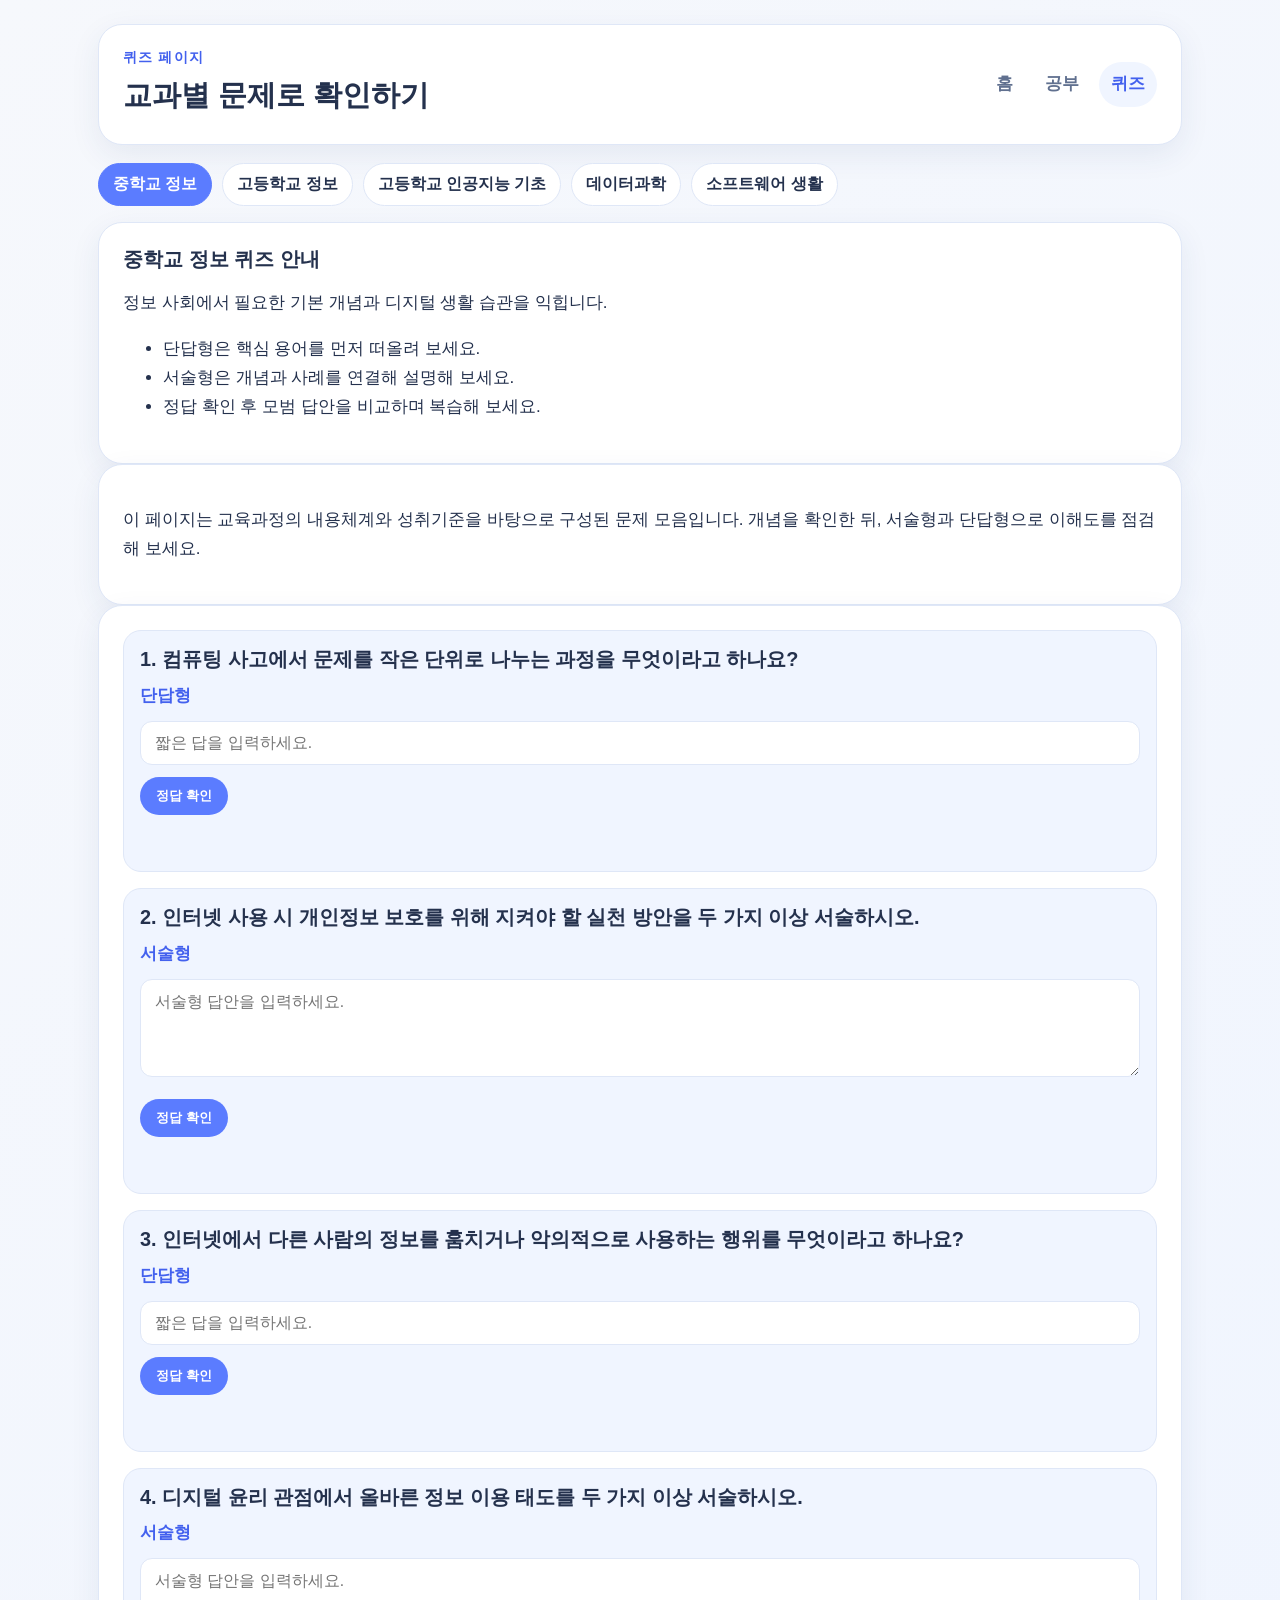
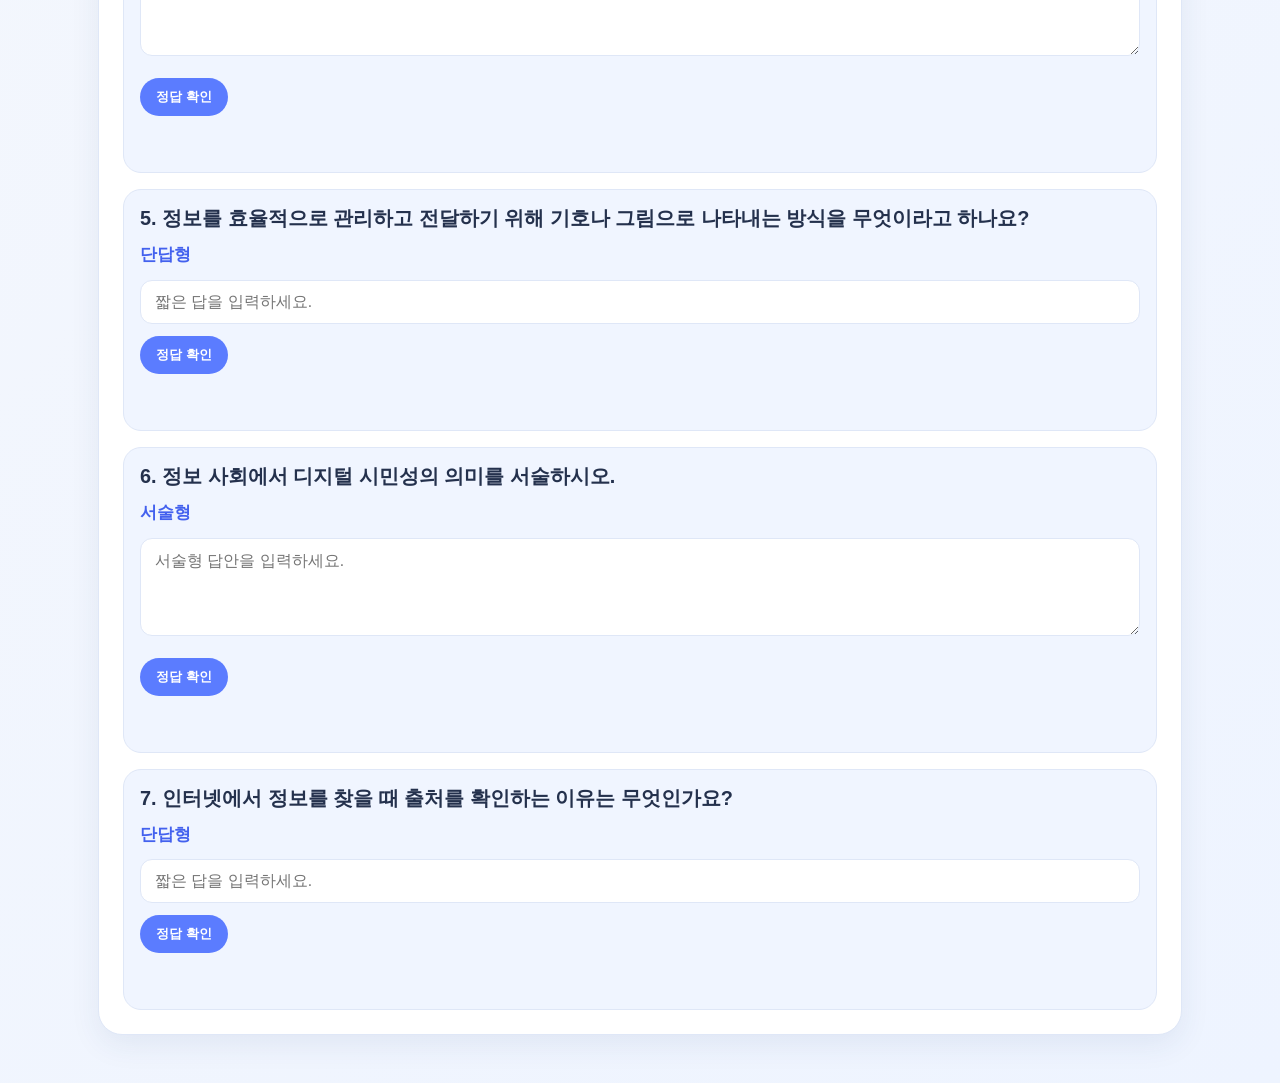
==== file/quiz.html @ 321b2364 "Initial commit: 지식마루 정보교과 임용시험 학습 플랫폼 정보교과 임용시험 준비를 위한 공부 및 퀴즈 웹페이지. 2022 개정 교육과정 전문(중학교/고등학교 정보, 인공" ====
<!DOCTYPE html>
<html lang="ko">
  <head>
    <meta charset="UTF-8" />
    <meta name="viewport" content="width=device-width, initial-scale=1.0" />
    <meta name="theme-color" content="#e8f1ff" />
    <meta name="apple-mobile-web-app-capable" content="yes" />
    <meta name="apple-mobile-web-app-status-bar-style" content="default" />
    <meta name="apple-mobile-web-app-title" content="지식마루" />
    <title>지식마루 | 퀴즈</title>
    <link rel="manifest" href="manifest.json" />
    <link rel="apple-touch-icon" href="icon.svg" />
    <link rel="stylesheet" href="styles.css" />
  </head>
  <body>
    <div class="page-shell">
      <header class="page-header">
        <div>
          <p class="eyebrow">퀴즈 페이지</p>
          <h1>교과별 문제로 확인하기</h1>
        </div>
        <nav class="top-nav">
          <a href="index.html">홈</a>
          <a href="study.html">공부</a>
          <a class="active" href="quiz.html">퀴즈</a>
        </nav>
      </header>

      <section class="tab-bar" id="subjectTabs" aria-label="교과 선택"></section>
      <section class="content-card" id="quizGuide"></section>
      <section class="content-card">
        <p>이 페이지는 교육과정의 내용체계와 성취기준을 바탕으로 구성된 문제 모음입니다. 개념을 확인한 뒤, 서술형과 단답형으로 이해도를 점검해 보세요.</p>
      </section>
      <section class="content-card" id="quizContent"></section>
    </div>

    <script src="script.js"></script>
  </body>
</html>
---- file/styles.css ----
:root {
  --bg: #f6f8fc;
  --surface: #ffffff;
  --surface-soft: #f0f5ff;
  --primary: #5b7cff;
  --primary-strong: #4361ee;
  --accent: #9fc9ff;
  --text: #24314d;
  --muted: #60708f;
  --good: #4f9d69;
  --bad: #d95f5f;
  --border: #dfe7f7;
}

* {
  box-sizing: border-box;
}

body {
  margin: 0;
  font-family: 'Pretendard', 'Noto Sans KR', 'Malgun Gothic', 'Apple SD Gothic Neo', sans-serif;
  background: linear-gradient(135deg, #f6f8fc 0%, #eef4ff 100%);
  color: var(--text);
  line-height: 1.7;
  font-size: 17px;
}

.page-shell {
  max-width: 1120px;
  margin: 0 auto;
  padding: 24px 18px 48px;
}

.hero,
.page-header,
.info-card,
.content-card {
  background: var(--surface);
  border: 1px solid var(--border);
  border-radius: 24px;
  box-shadow: 0 10px 30px rgba(35, 65, 110, 0.08);
}

.hero {
  padding: 36px 28px;
  text-align: center;
}

.eyebrow {
  margin: 0 0 8px;
  color: var(--primary-strong);
  font-weight: 700;
  letter-spacing: 0.08em;
  text-transform: uppercase;
  font-size: 0.9rem;
}

h1,
h2,
h3 {
  margin: 0 0 10px;
  line-height: 1.25;
}

h1 {
  font-size: clamp(1.8rem, 2.3vw, 2.6rem);
}

h2 {
  font-size: 1.25rem;
}

.hero-copy {
  max-width: 720px;
  margin: 0 auto 24px;
  color: var(--muted);
  font-size: 1.05rem;
}

.hero-actions {
  display: flex;
  flex-wrap: wrap;
  justify-content: center;
  gap: 12px;
}

.btn {
  display: inline-block;
  padding: 12px 20px;
  border-radius: 999px;
  text-decoration: none;
  font-weight: 700;
  transition: transform 0.2s ease, box-shadow 0.2s ease;
}

.btn:hover {
  transform: translateY(-1px);
}

.btn-primary {
  background: linear-gradient(135deg, var(--primary) 0%, var(--primary-strong) 100%);
  color: #fff;
}

.btn-secondary {
  background: var(--surface-soft);
  color: var(--primary-strong);
}

.card-grid {
  display: grid;
  grid-template-columns: repeat(2, minmax(0, 1fr));
  gap: 18px;
  margin-top: 20px;
}

.info-card {
  padding: 24px;
}

.info-card ul {
  margin: 10px 0 0;
  padding-left: 20px;
  color: var(--muted);
}

.page-header {
  display: flex;
  justify-content: space-between;
  align-items: center;
  gap: 16px;
  padding: 20px 24px;
  margin-bottom: 18px;
}

.top-nav {
  display: flex;
  gap: 8px;
  flex-wrap: wrap;
}

.top-nav a {
  text-decoration: none;
  color: var(--muted);
  padding: 8px 12px;
  border-radius: 999px;
  font-weight: 600;
}

.top-nav a.active,
.top-nav a:hover {
  background: var(--surface-soft);
  color: var(--primary-strong);
}

.tab-bar {
  display: flex;
  flex-wrap: wrap;
  gap: 10px;
  margin-bottom: 16px;
}

.tab-btn {
  border: 1px solid var(--border);
  background: var(--surface);
  color: var(--text);
  border-radius: 999px;
  padding: 10px 14px;
  cursor: pointer;
  font-weight: 700;
  font-size: 0.98rem;
}

.tab-btn.active {
  background: var(--primary);
  color: #fff;
  border-color: var(--primary);
}

.sub-tab-bar {
  display: flex;
  flex-wrap: wrap;
  gap: 10px;
  margin-bottom: 14px;
}

.sub-tab {
  border: 1px solid var(--border);
  background: var(--surface);
  color: var(--text);
  border-radius: 999px;
  padding: 8px 12px;
  cursor: pointer;
  font-weight: 700;
  font-size: 0.95rem;
}

.sub-tab.active {
  background: var(--primary-strong);
  color: #fff;
  border-color: var(--primary-strong);
}

.content-card {
  padding: 24px;
}

.subject-panel h3 {
  font-size: 1.2rem;
}

.subject-panel p,
.subject-panel li {
  color: var(--muted);
}

.subject-panel ul {
  padding-left: 18px;
}

.quiz-list {
  display: grid;
  gap: 16px;
}

.quiz-card {
  border: 1px solid var(--border);
  border-radius: 18px;
  padding: 16px;
  background: var(--surface-soft);
}

.quiz-type {
  margin: 6px 0 10px;
  color: var(--primary-strong);
  font-weight: 700;
}

.quiz-input {
  width: 100%;
  border: 1px solid var(--border);
  border-radius: 12px;
  padding: 12px 14px;
  font-size: 0.98rem;
  font-family: inherit;
  background: #fff;
}

.quiz-input:focus {
  outline: 2px solid var(--accent);
  border-color: var(--primary);
}

.submit-btn {
  margin-top: 12px;
  border: 0;
  border-radius: 999px;
  background: var(--primary);
  color: #fff;
  padding: 10px 16px;
  font-weight: 700;
  cursor: pointer;
}

.submit-btn:hover {
  background: var(--primary-strong);
}

.feedback {
  margin-top: 12px;
  padding: 10px 12px;
  border-radius: 12px;
  font-weight: 600;
}

.feedback.correct {
  background: #eefbf2;
  color: var(--good);
}

.feedback.wrong {
  background: #fff2f2;
  color: var(--bad);
}

.answer-box {
  margin-top: 8px;
  color: var(--text);
}

.pdf-section {
  margin-top: 16px;
}

.pdf-section a {
  color: var(--primary-strong);
  font-weight: 700;
}

.curriculum-list {
  display: grid;
  gap: 12px;
  margin-top: 10px;
}

.curriculum-item {
  border: 1px solid var(--border);
  border-radius: 14px;
  padding: 12px 14px;
  background: var(--surface-soft);
}

.curriculum-item h3 {
  margin: 0 0 8px;
  font-size: 1rem;
}

.curriculum-item ul {
  margin: 0;
  padding-left: 18px;
}

.study-highlights {
  display: grid;
  gap: 12px;
  grid-template-columns: repeat(2, minmax(0, 1fr));
  margin: 12px 0 16px;
}

.study-highlight-card {
  border: 1px solid var(--border);
  border-radius: 16px;
  padding: 14px 16px;
  background: var(--surface-soft);
}

.study-highlight-card h4 {
  margin: 0 0 8px;
  font-size: 1rem;
}

.study-highlight-card ol,
.study-highlight-card ul {
  margin: 0;
  padding-left: 18px;
}

.study-highlights-3 {
  grid-template-columns: repeat(3, minmax(0, 1fr));
}

.area-block {
  margin-top: 22px;
  padding-top: 18px;
  border-top: 1px solid var(--border);
}

.area-block:first-of-type {
  margin-top: 14px;
  padding-top: 0;
  border-top: none;
}

.area-label {
  margin: 14px 0 6px;
  color: var(--primary-strong);
  font-weight: 700;
  font-size: 0.95rem;
}

@media (max-width: 760px) {
  .page-header {
    flex-direction: column;
    align-items: flex-start;
  }

  .card-grid {
    grid-template-columns: 1fr;
  }

  .study-highlights {
    grid-template-columns: 1fr;
  }

  .page-shell {
    padding: 16px 14px 32px;
  }
}
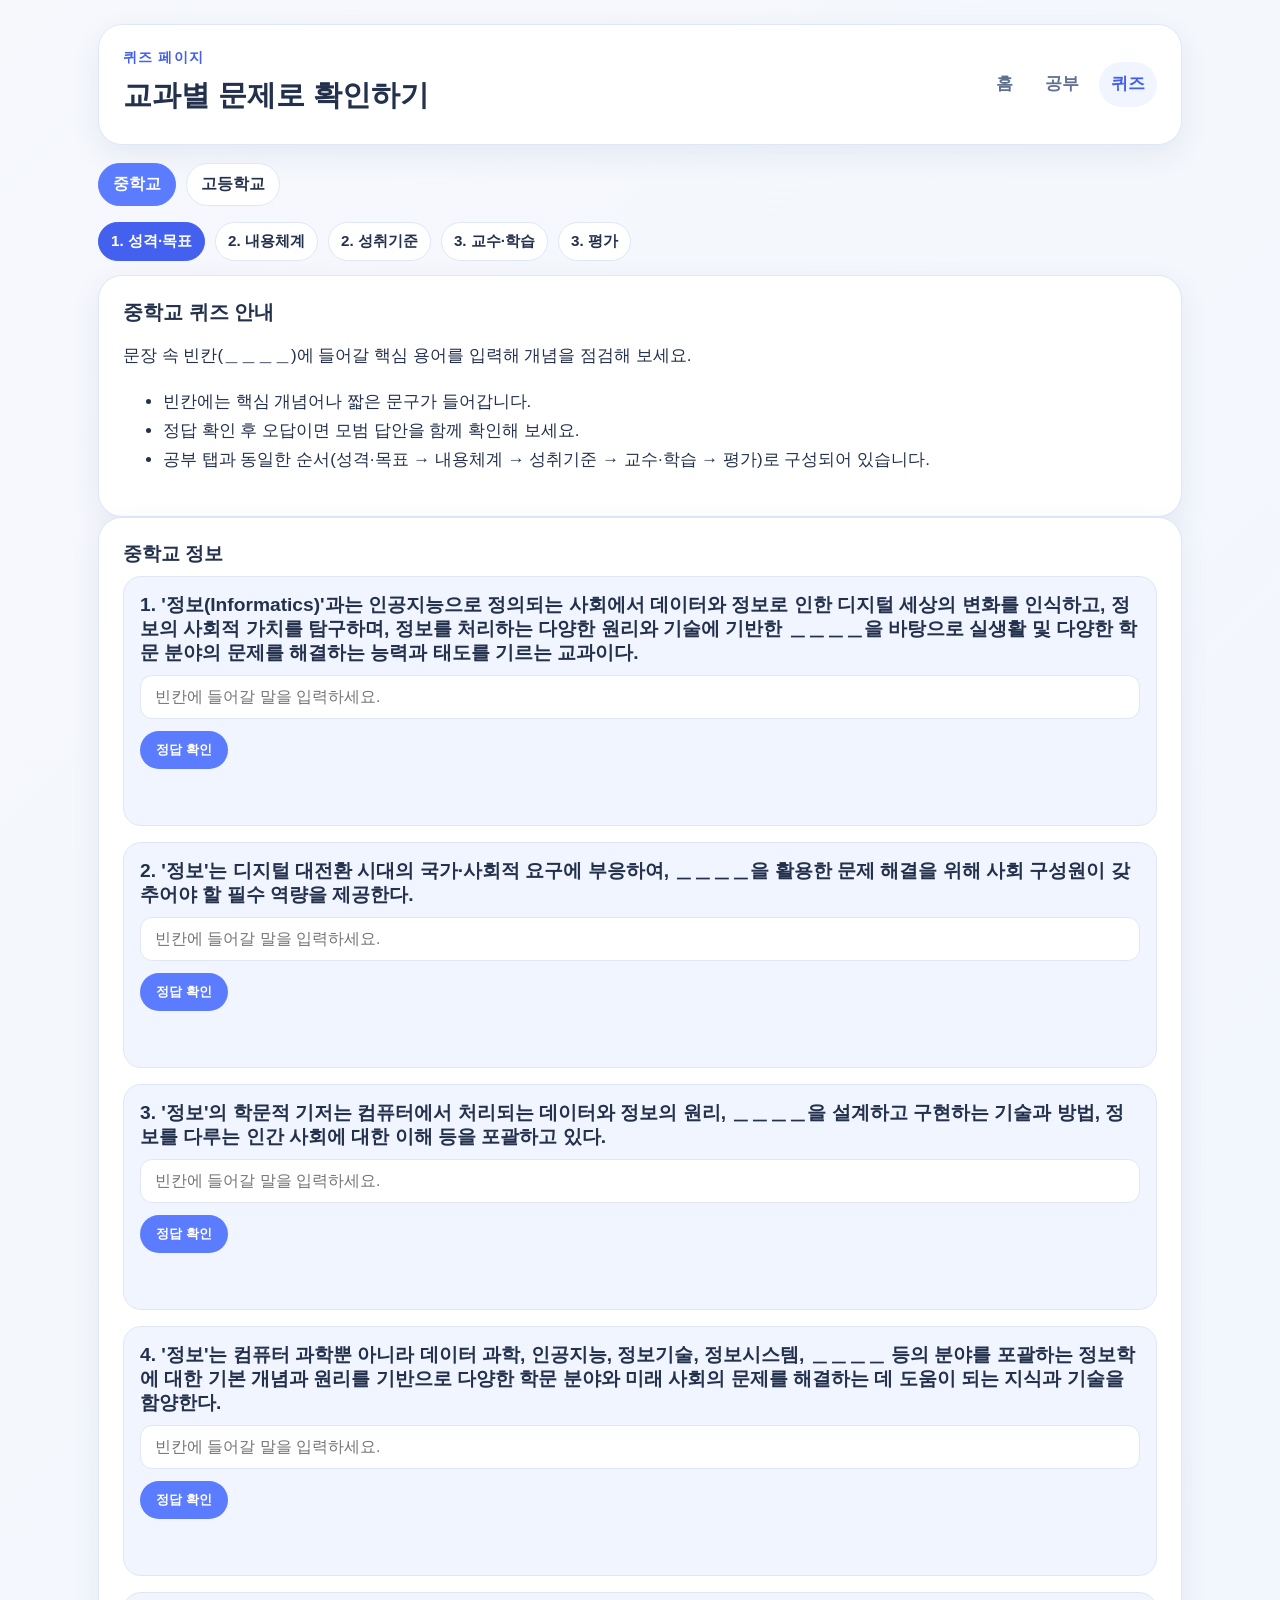
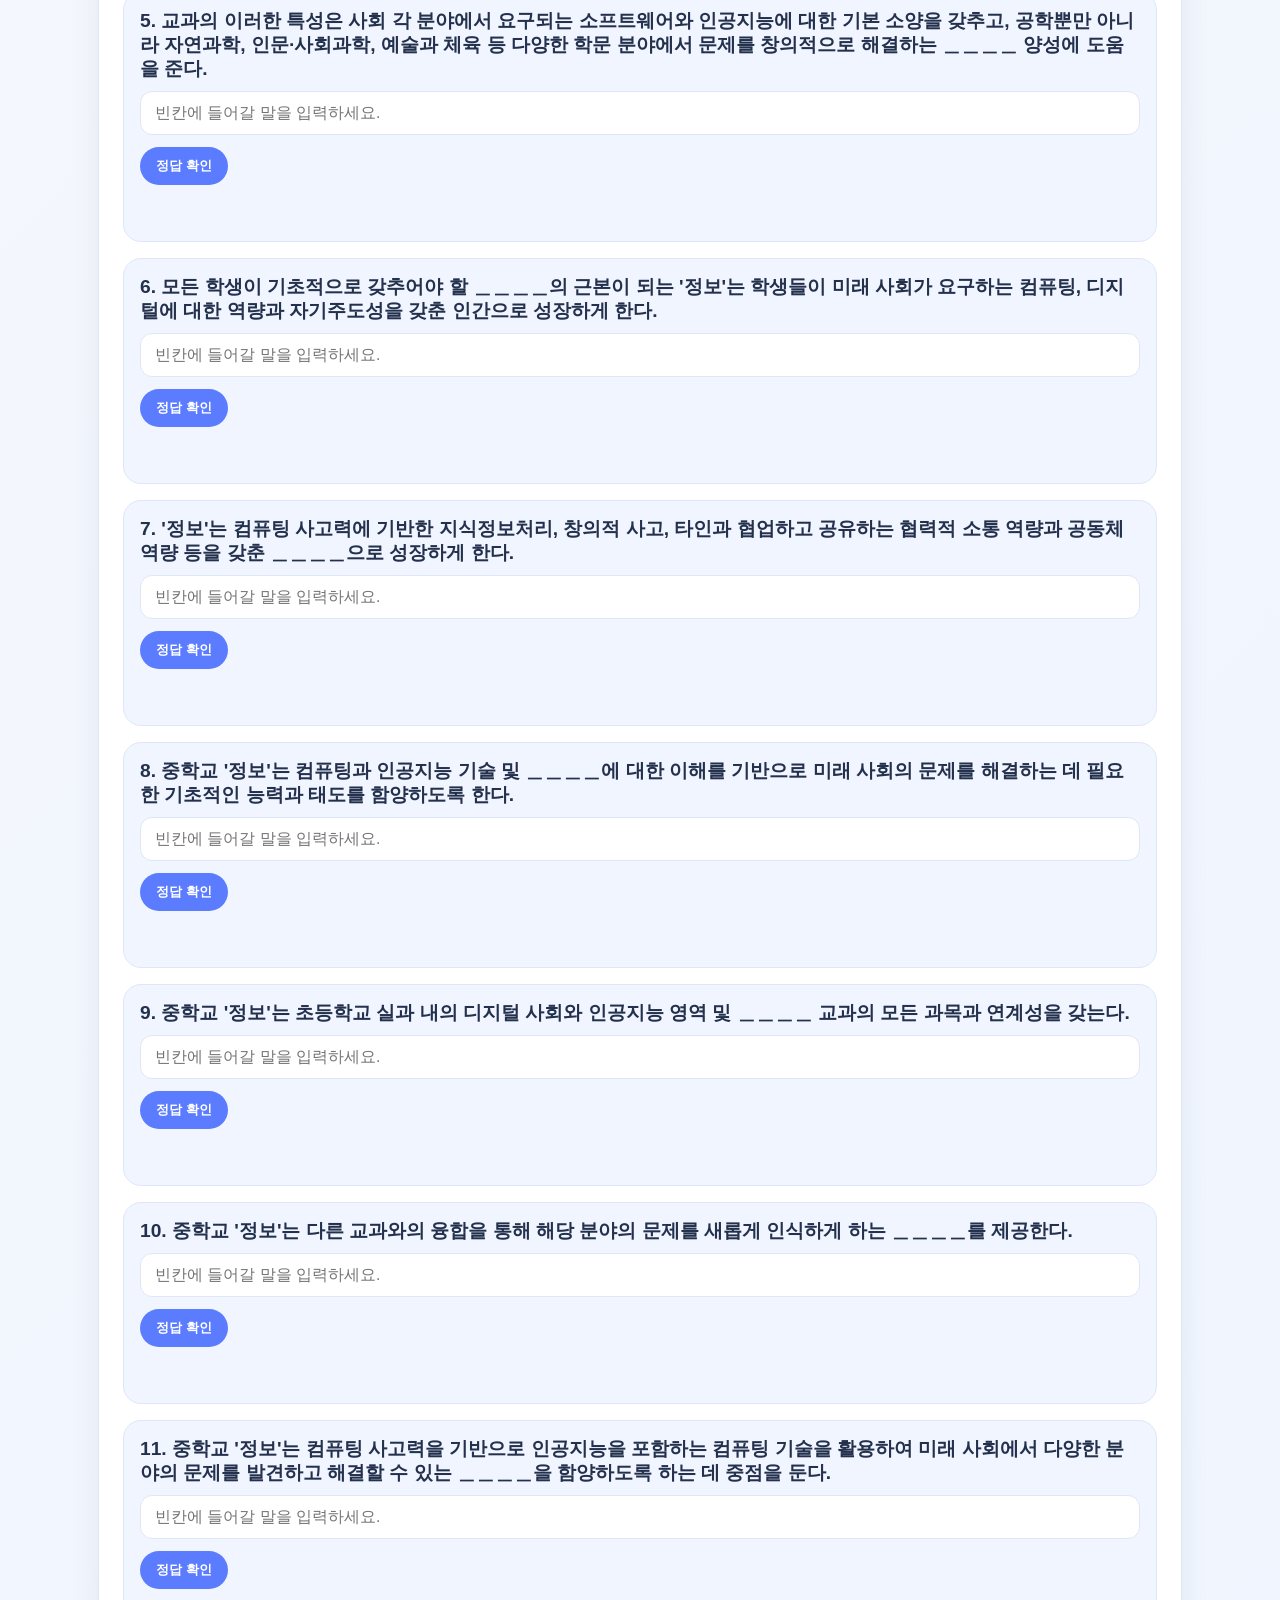
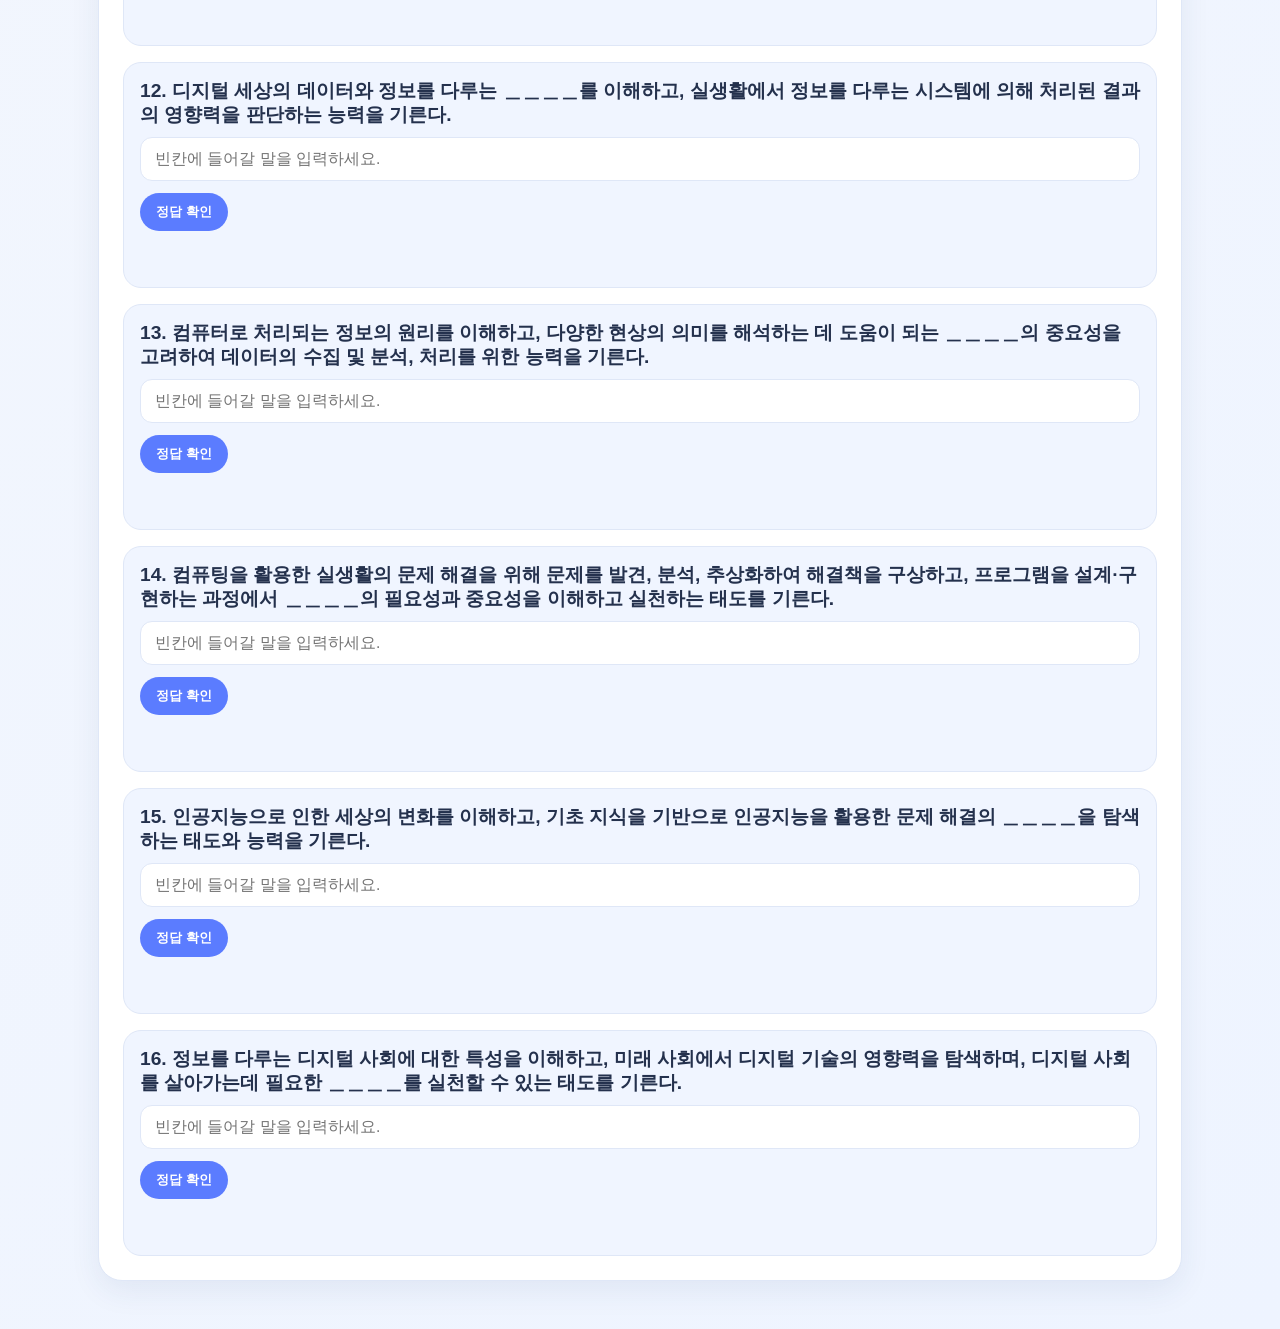
==== commit 5a55ae09: "공부/퀴즈 탭을 중학교·고등학교 학교급 탭으로 재구성하고 빈칸 퀴즈 574문항 추가 - 과목별 탭을 학교급(중학교/고등학교) 탭으로 교체, 고등학교는 4과목을 섹션으로 표시 - 퀴" ====
--- a/file/quiz.html
+++ b/file/quiz.html
@@ -26,14 +26,13 @@
         </nav>
       </header>
 
-      <section class="tab-bar" id="subjectTabs" aria-label="교과 선택"></section>
+      <section class="tab-bar" id="schoolTabs" aria-label="학교급 선택"></section>
+      <section class="sub-tab-bar" id="quizViewTabs" aria-label="학습 보기 선택"></section>
       <section class="content-card" id="quizGuide"></section>
-      <section class="content-card">
-        <p>이 페이지는 교육과정의 내용체계와 성취기준을 바탕으로 구성된 문제 모음입니다. 개념을 확인한 뒤, 서술형과 단답형으로 이해도를 점검해 보세요.</p>
-      </section>
       <section class="content-card" id="quizContent"></section>
     </div>
 
+    <script src="quiz-data.js"></script>
     <script src="script.js"></script>
   </body>
 </html>
--- a/file/styles.css
+++ b/file/styles.css
@@ -209,6 +209,12 @@
   font-size: 1.2rem;
 }
 
+.subject-panel + .subject-panel {
+  margin-top: 32px;
+  padding-top: 24px;
+  border-top: 2px solid var(--border);
+}
+
 .subject-panel p,
 .subject-panel li {
   color: var(--muted);
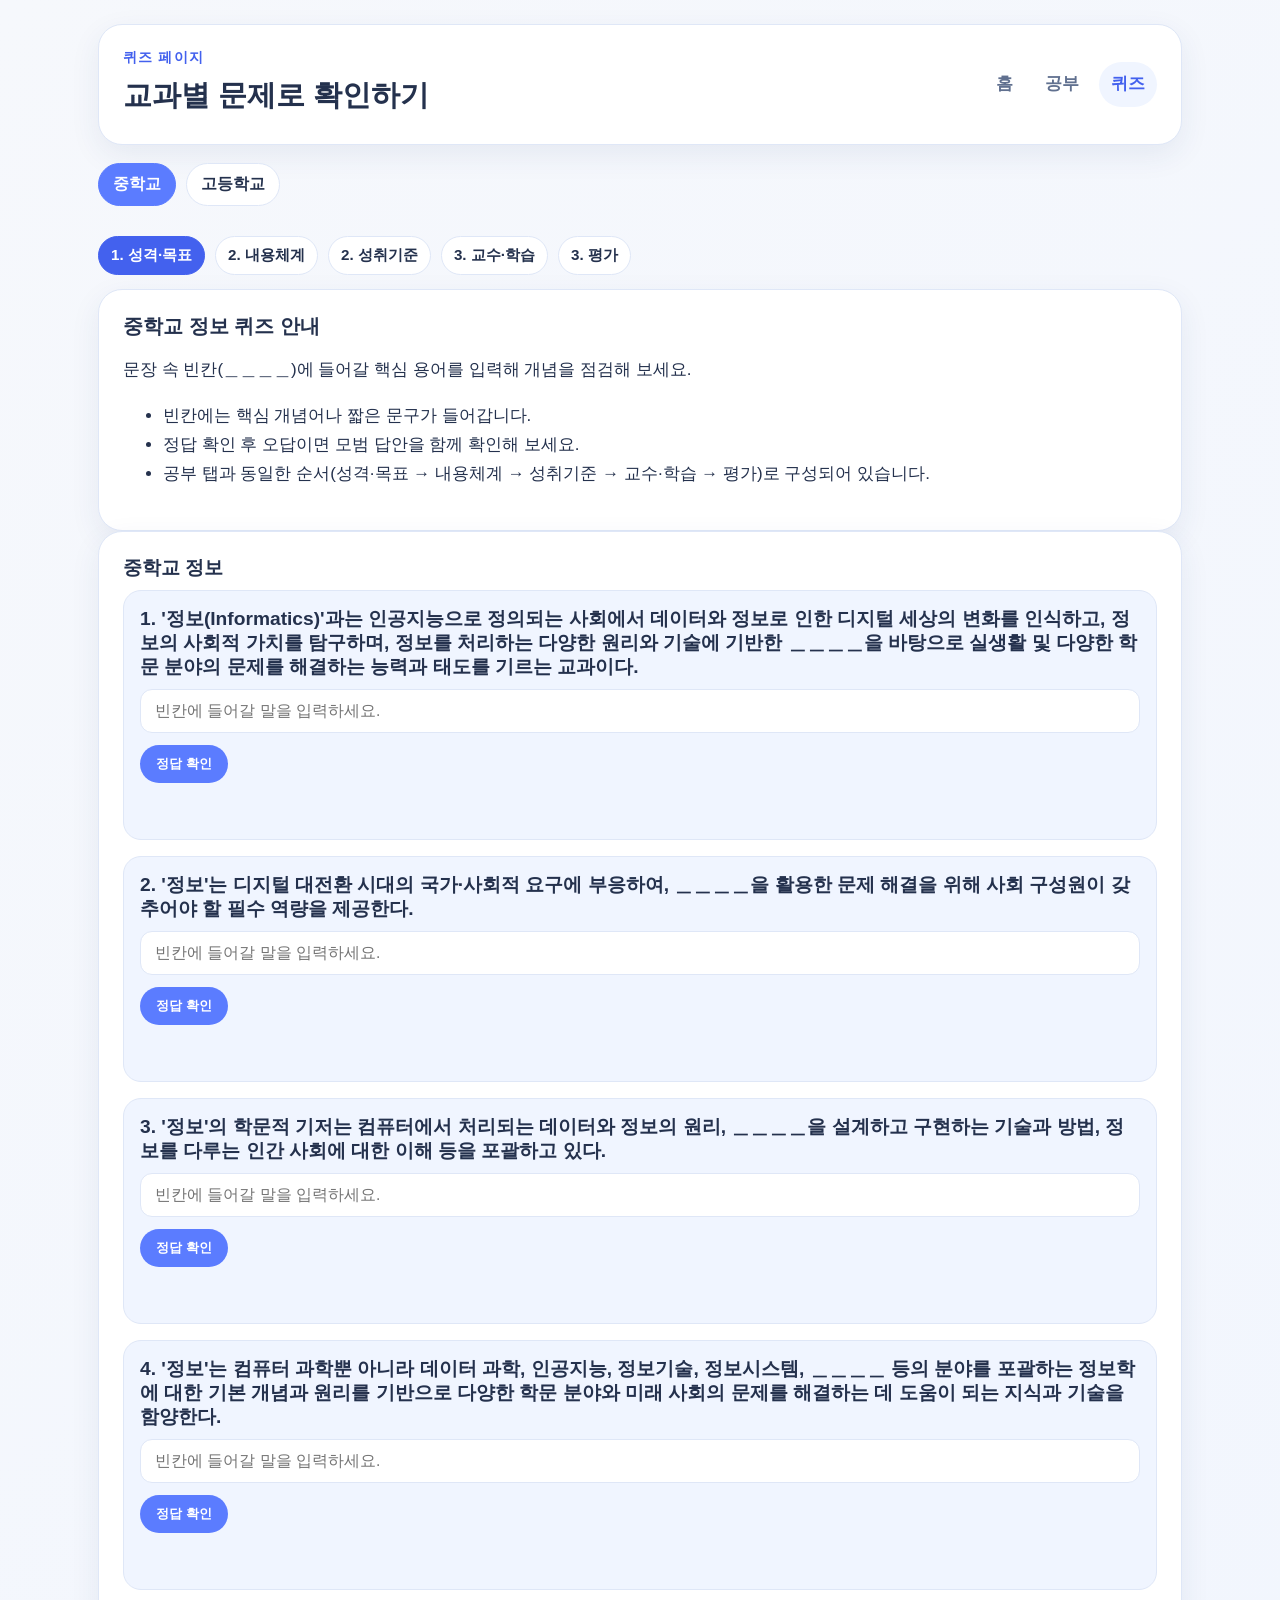
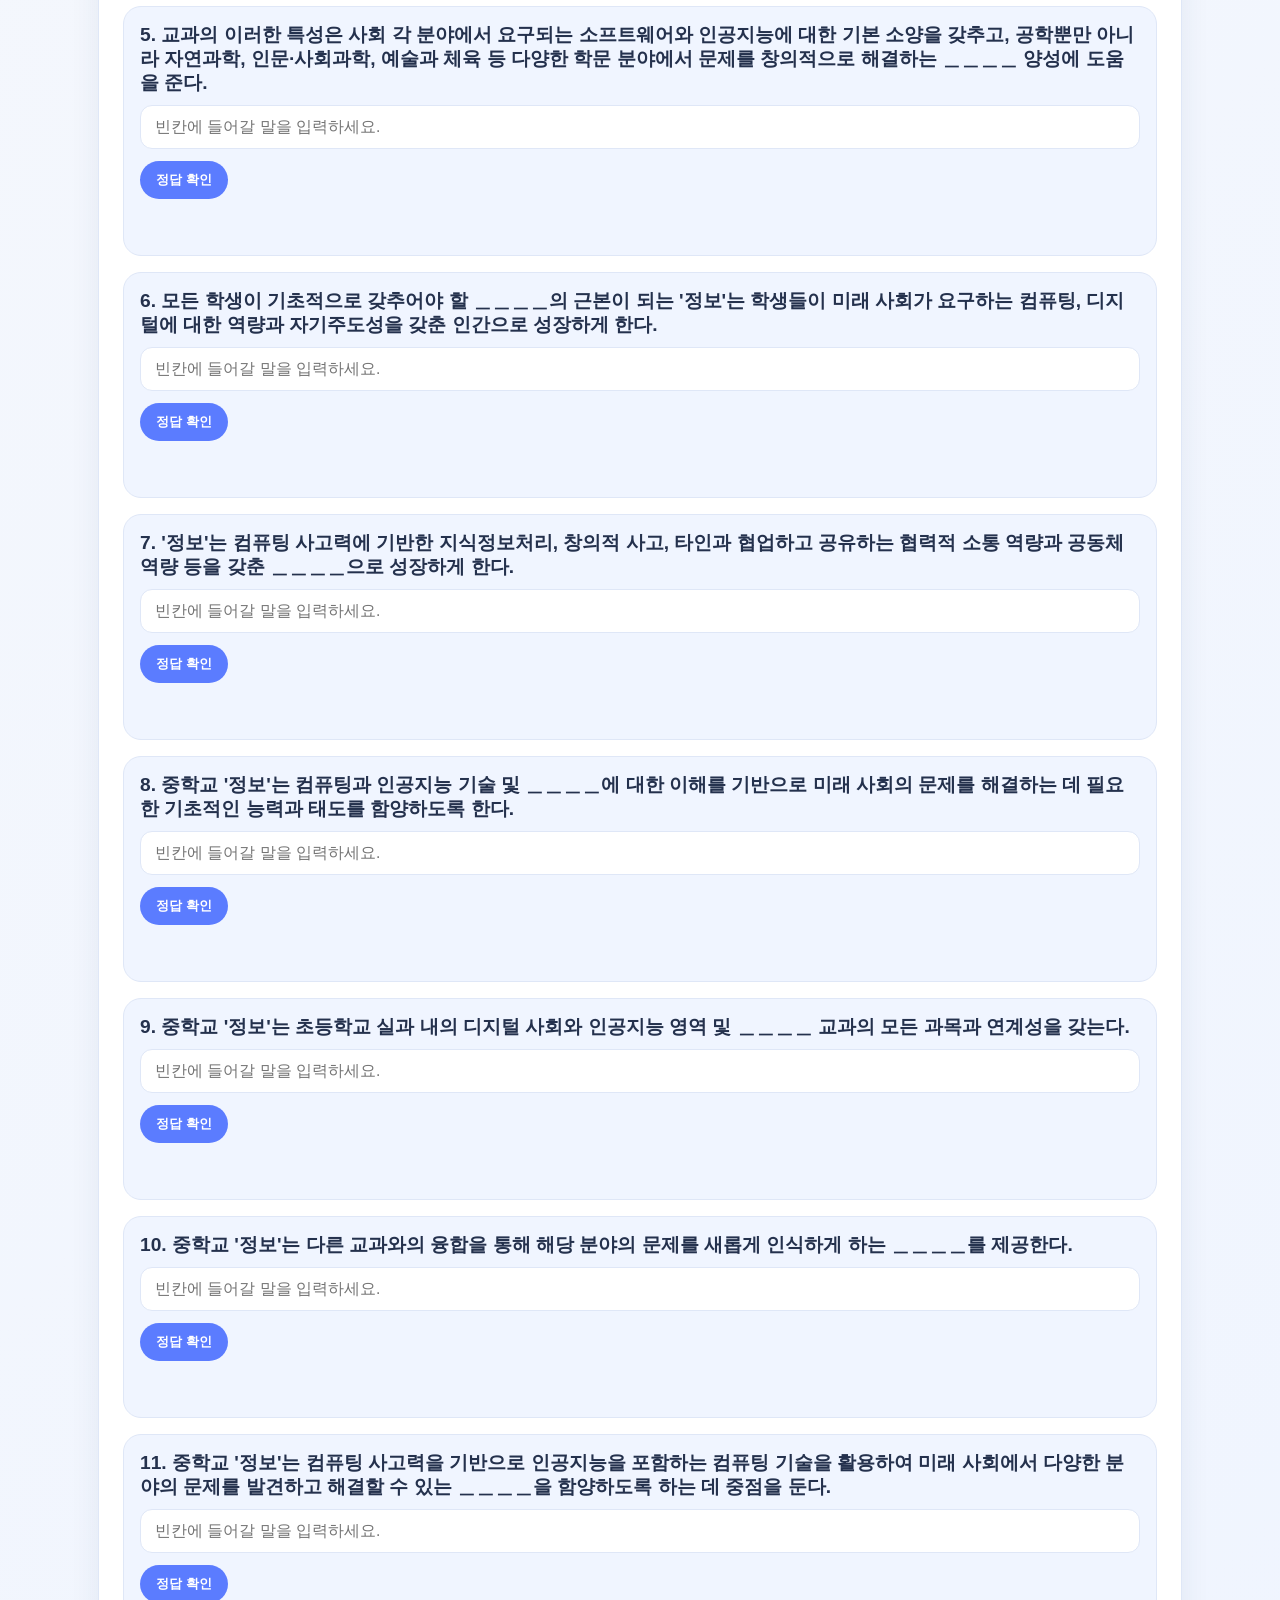
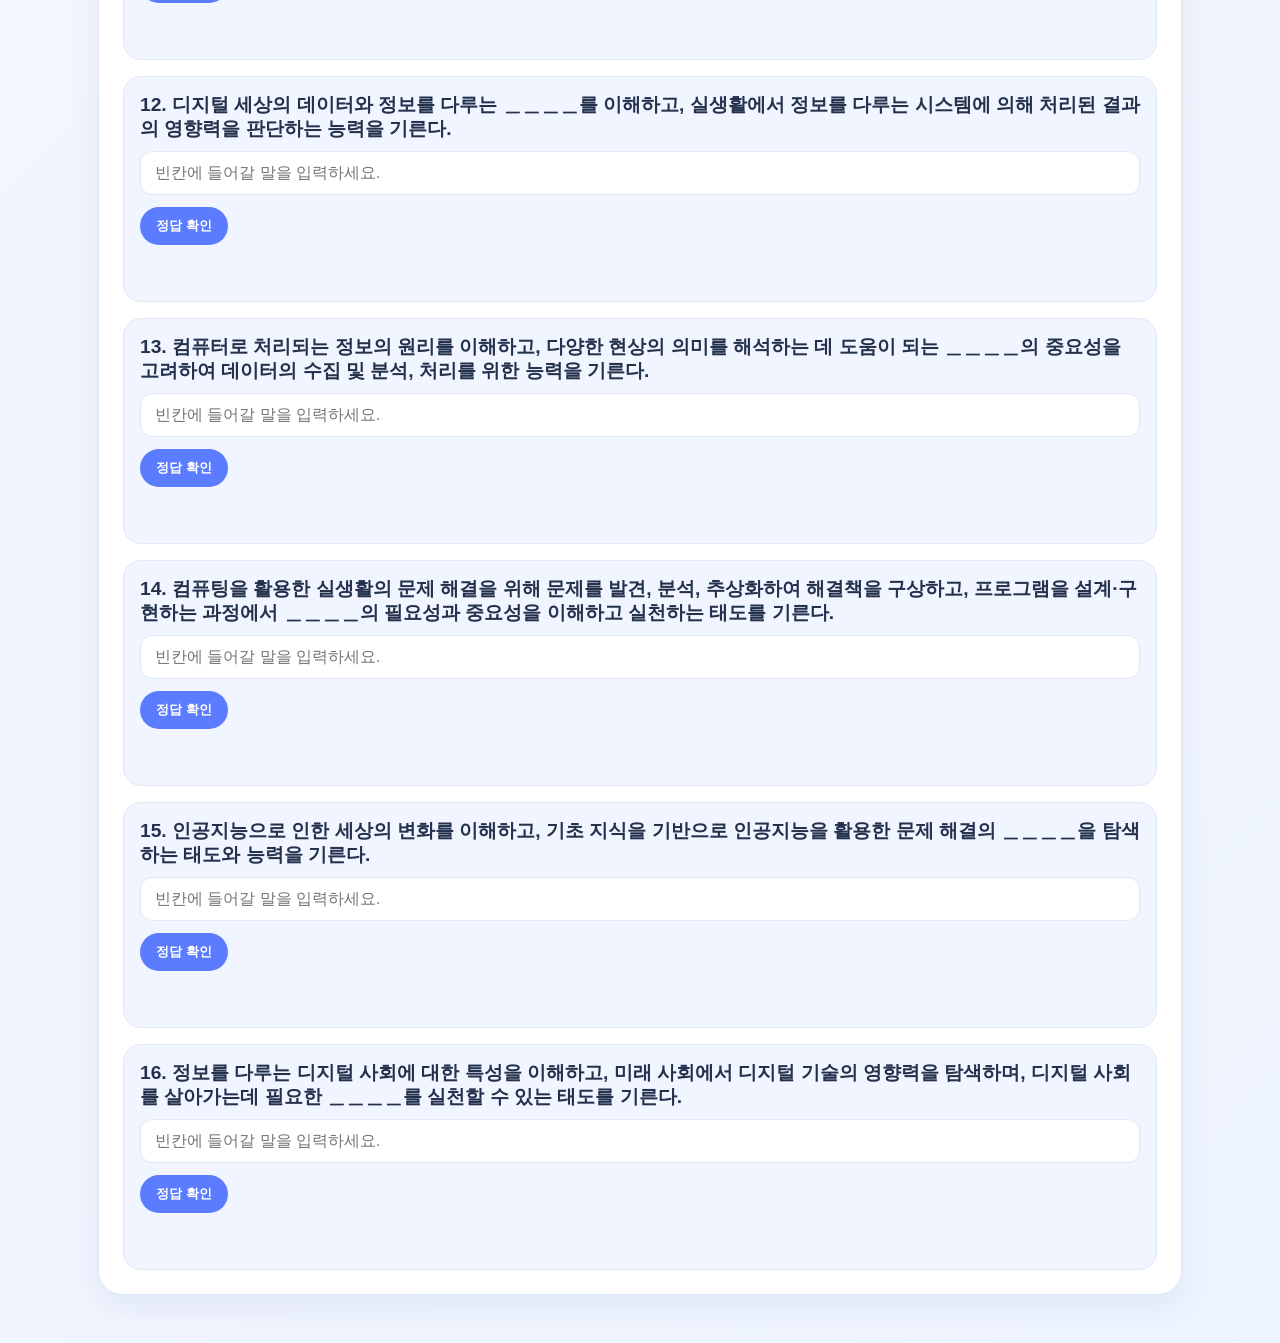
==== commit f3d8562c: "고등학교 탭 안에 과목별 하위 탭 추가 - 정보/인공지능 기초/데이터과학/소프트웨어 생활을 이어붙인 섹션 대신 탭으로 전환해 한 과목씩 보이도록 변경 - 과목이 하나뿐인 중학교는 " ====
--- a/file/quiz.html
+++ b/file/quiz.html
@@ -27,6 +27,7 @@
       </header>
 
       <section class="tab-bar" id="schoolTabs" aria-label="학교급 선택"></section>
+      <section class="sub-tab-bar" id="subjectTabs" aria-label="과목 선택"></section>
       <section class="sub-tab-bar" id="quizViewTabs" aria-label="학습 보기 선택"></section>
       <section class="content-card" id="quizGuide"></section>
       <section class="content-card" id="quizContent"></section>
--- a/file/styles.css
+++ b/file/styles.css
@@ -209,12 +209,6 @@
   font-size: 1.2rem;
 }
 
-.subject-panel + .subject-panel {
-  margin-top: 32px;
-  padding-top: 24px;
-  border-top: 2px solid var(--border);
-}
-
 .subject-panel p,
 .subject-panel li {
   color: var(--muted);
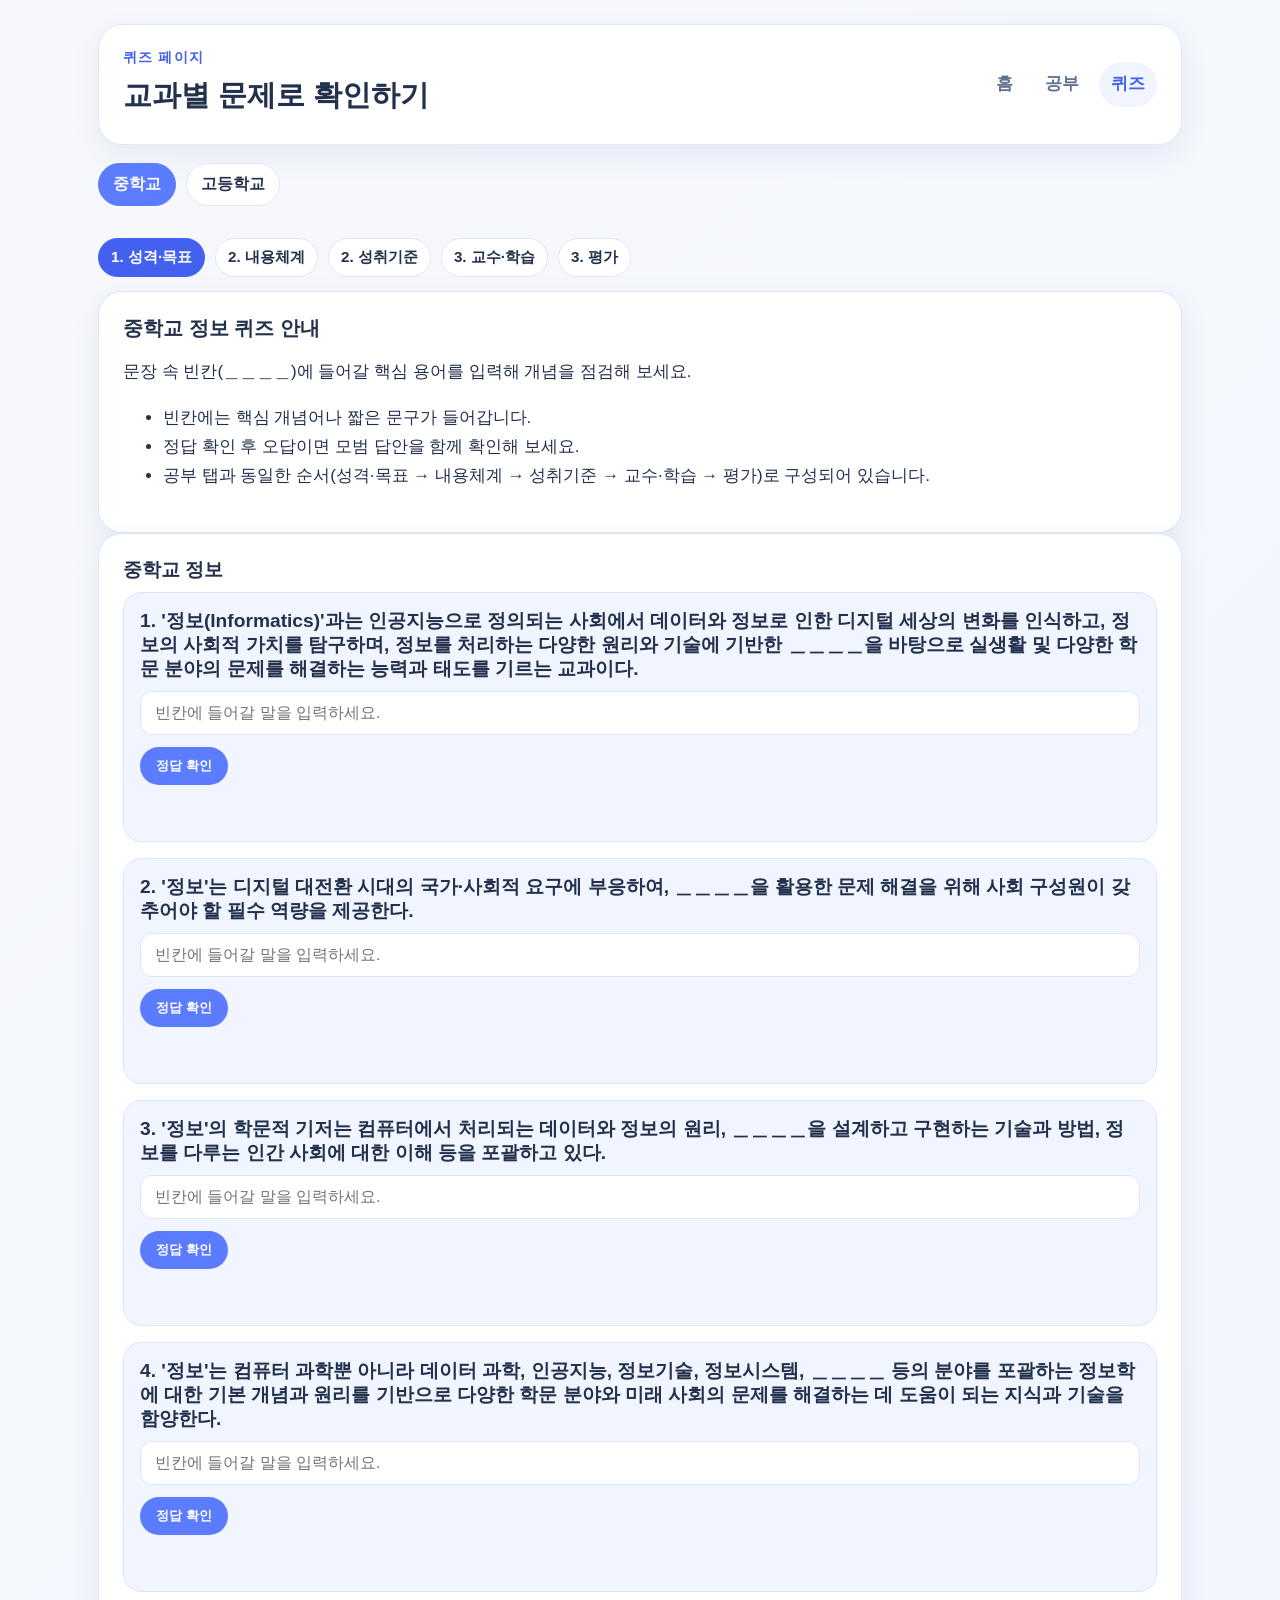
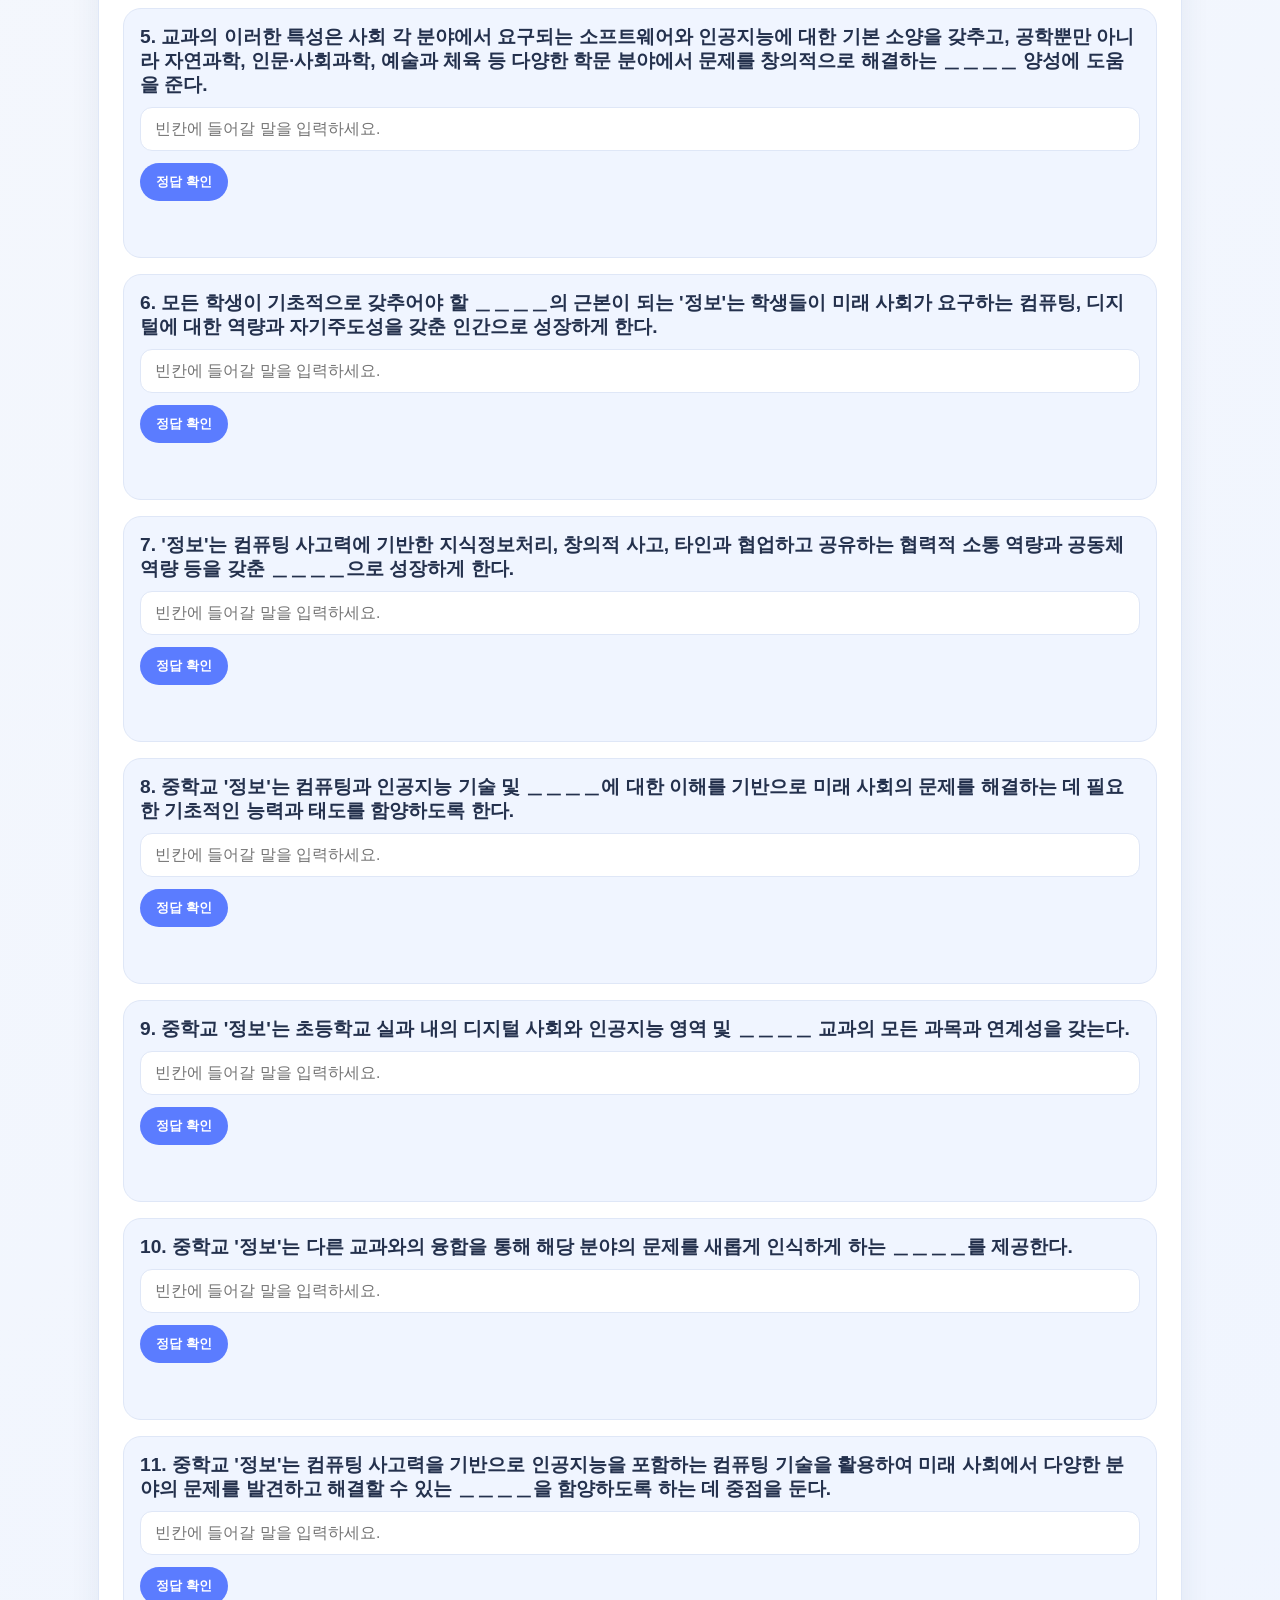
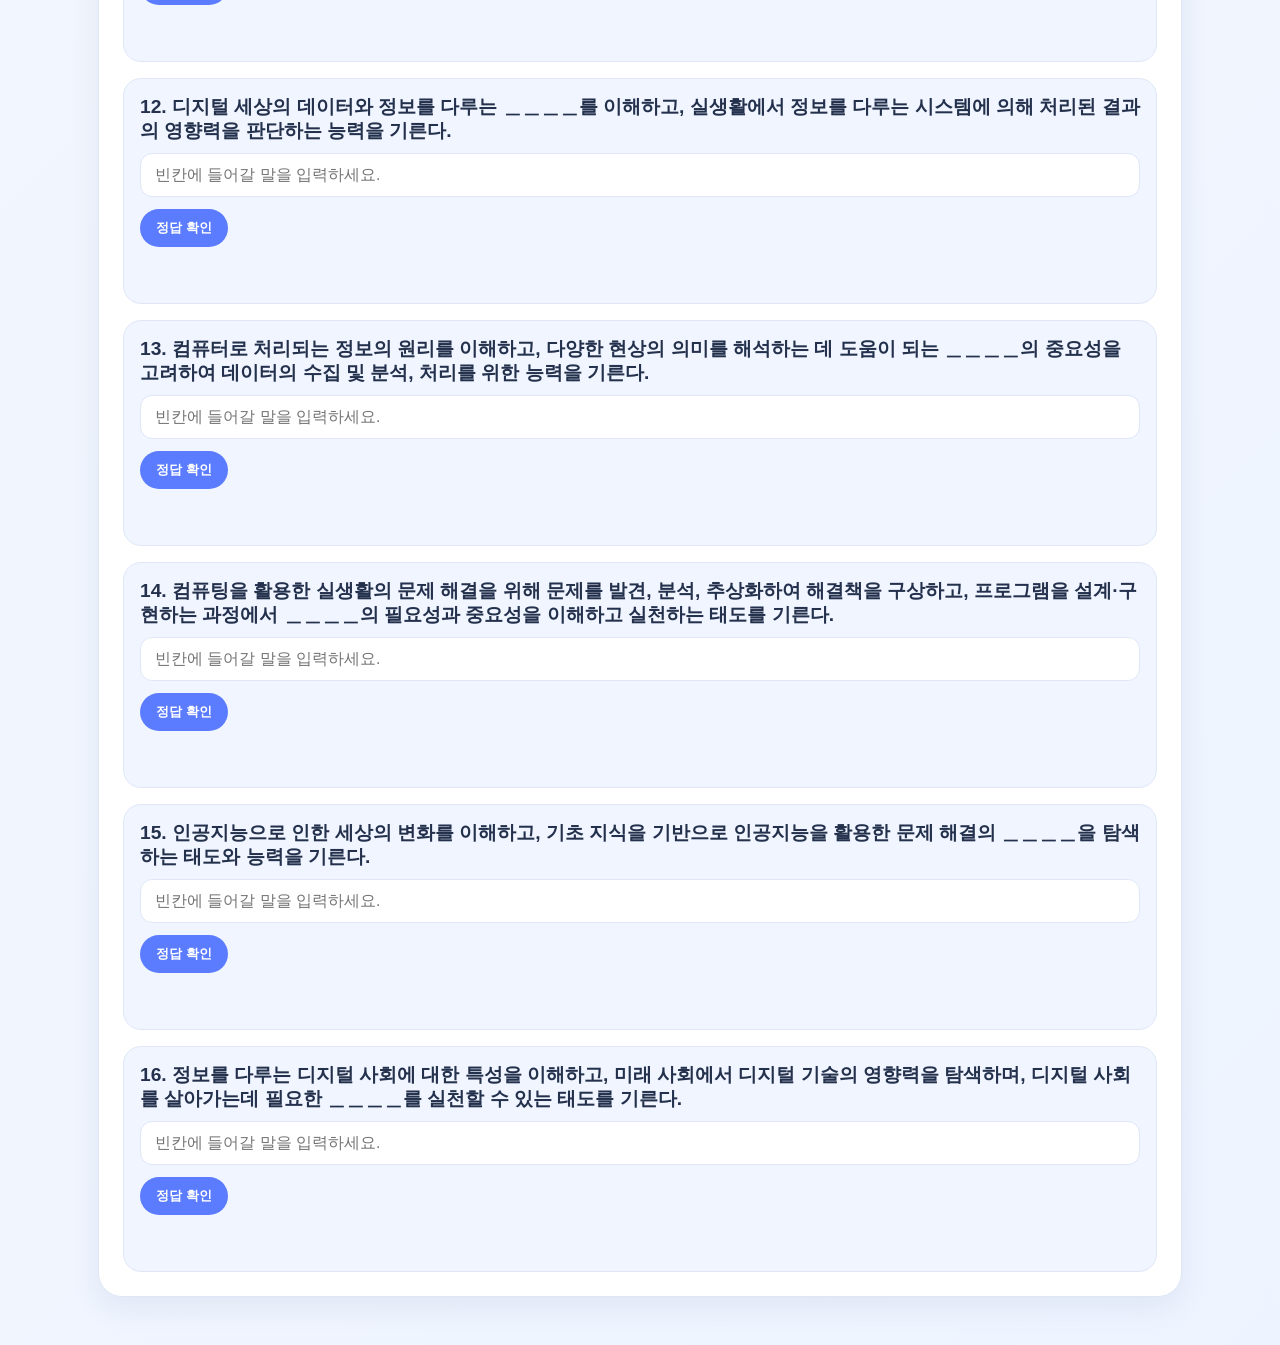
==== commit b55f6330: "과목 탭에 별도 색상/모양 스타일 적용 - 정보/인공지능 기초/데이터과학/소프트웨어 생활 탭을 내용체계·성취기준 등 학습 보기 탭과 구분되도록 주황 계열 색상, 둥근 사각형 모양," ====
--- a/file/quiz.html
+++ b/file/quiz.html
@@ -27,7 +27,7 @@
       </header>
 
       <section class="tab-bar" id="schoolTabs" aria-label="학교급 선택"></section>
-      <section class="sub-tab-bar" id="subjectTabs" aria-label="과목 선택"></section>
+      <section class="subject-tab-bar" id="subjectTabs" aria-label="과목 선택"></section>
       <section class="sub-tab-bar" id="quizViewTabs" aria-label="학습 보기 선택"></section>
       <section class="content-card" id="quizGuide"></section>
       <section class="content-card" id="quizContent"></section>
--- a/file/styles.css
+++ b/file/styles.css
@@ -10,6 +10,9 @@
   --good: #4f9d69;
   --bad: #d95f5f;
   --border: #dfe7f7;
+  --subject: #ef8c3f;
+  --subject-strong: #c96a25;
+  --subject-soft: #fff1e4;
 }
 
 * {
@@ -201,6 +204,30 @@
   border-color: var(--primary-strong);
 }
 
+.subject-tab-bar {
+  display: flex;
+  flex-wrap: wrap;
+  gap: 12px;
+  margin-bottom: 16px;
+}
+
+.subject-tab {
+  border: 2px solid var(--subject);
+  background: var(--subject-soft);
+  color: var(--subject-strong);
+  border-radius: 14px;
+  padding: 13px 22px;
+  cursor: pointer;
+  font-weight: 700;
+  font-size: 1.08rem;
+}
+
+.subject-tab.active {
+  background: var(--subject);
+  color: #fff;
+  border-color: var(--subject-strong);
+}
+
 .content-card {
   padding: 24px;
 }
